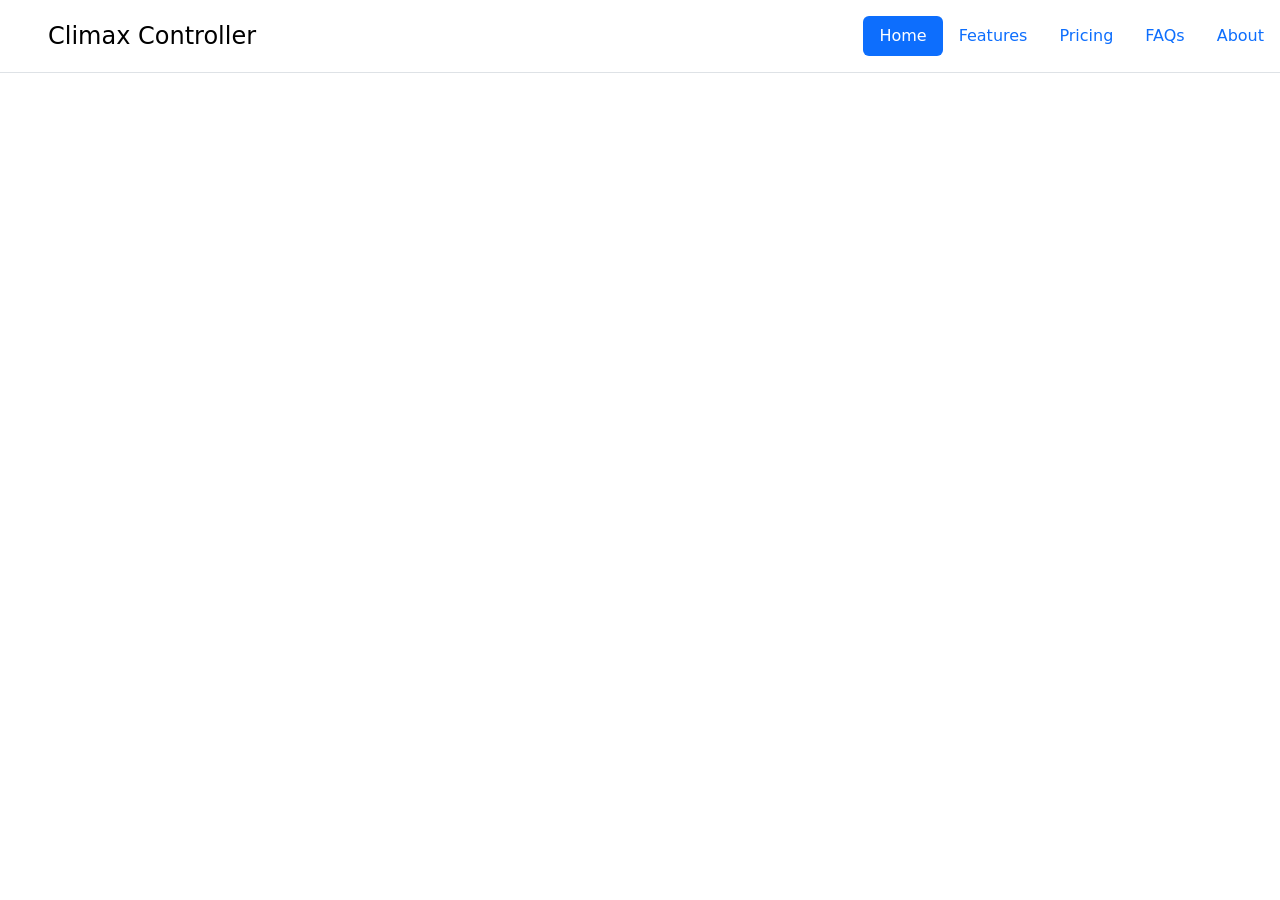
==== index.html @ 326c6b8f "Importar plantilla bootstrap, creació del arxius HTML, CSS i JS necessaris pel projecte i creació de" ====
<!DOCTYPE html>
<html lang="ca">
    <link href="bootstrap/css/bootstrap.min.css" rel="stylesheet">
    <script src="bootstrap/js/bootstrap.bundle.min.js"></script>
    <header
          class="d-flex flex-wrap justify-content-center py-3 mb-4 border-bottom"
        >
          <a
            href="/"
            class="d-flex align-items-center mb-3 mb-md-0 me-md-auto link-body-emphasis text-decoration-none"
          >
            <svg class="bi me-2" width="40" height="32" aria-hidden="true">
              <use xlink:href="#bootstrap"></use>
            </svg>
            <span class="fs-4">Climax Controller</span>
          </a>
          <ul class="nav nav-pills">
            <li class="nav-item">
              <a href="#" class="nav-link active" aria-current="page">Home</a>
            </li>
            <li class="nav-item"><a href="#" class="nav-link">Features</a></li>
            <li class="nav-item"><a href="#" class="nav-link">Pricing</a></li>
            <li class="nav-item"><a href="#" class="nav-link">FAQs</a></li>
            <li class="nav-item"><a href="#" class="nav-link">About</a></li>
          </ul>
        </header>
</html>
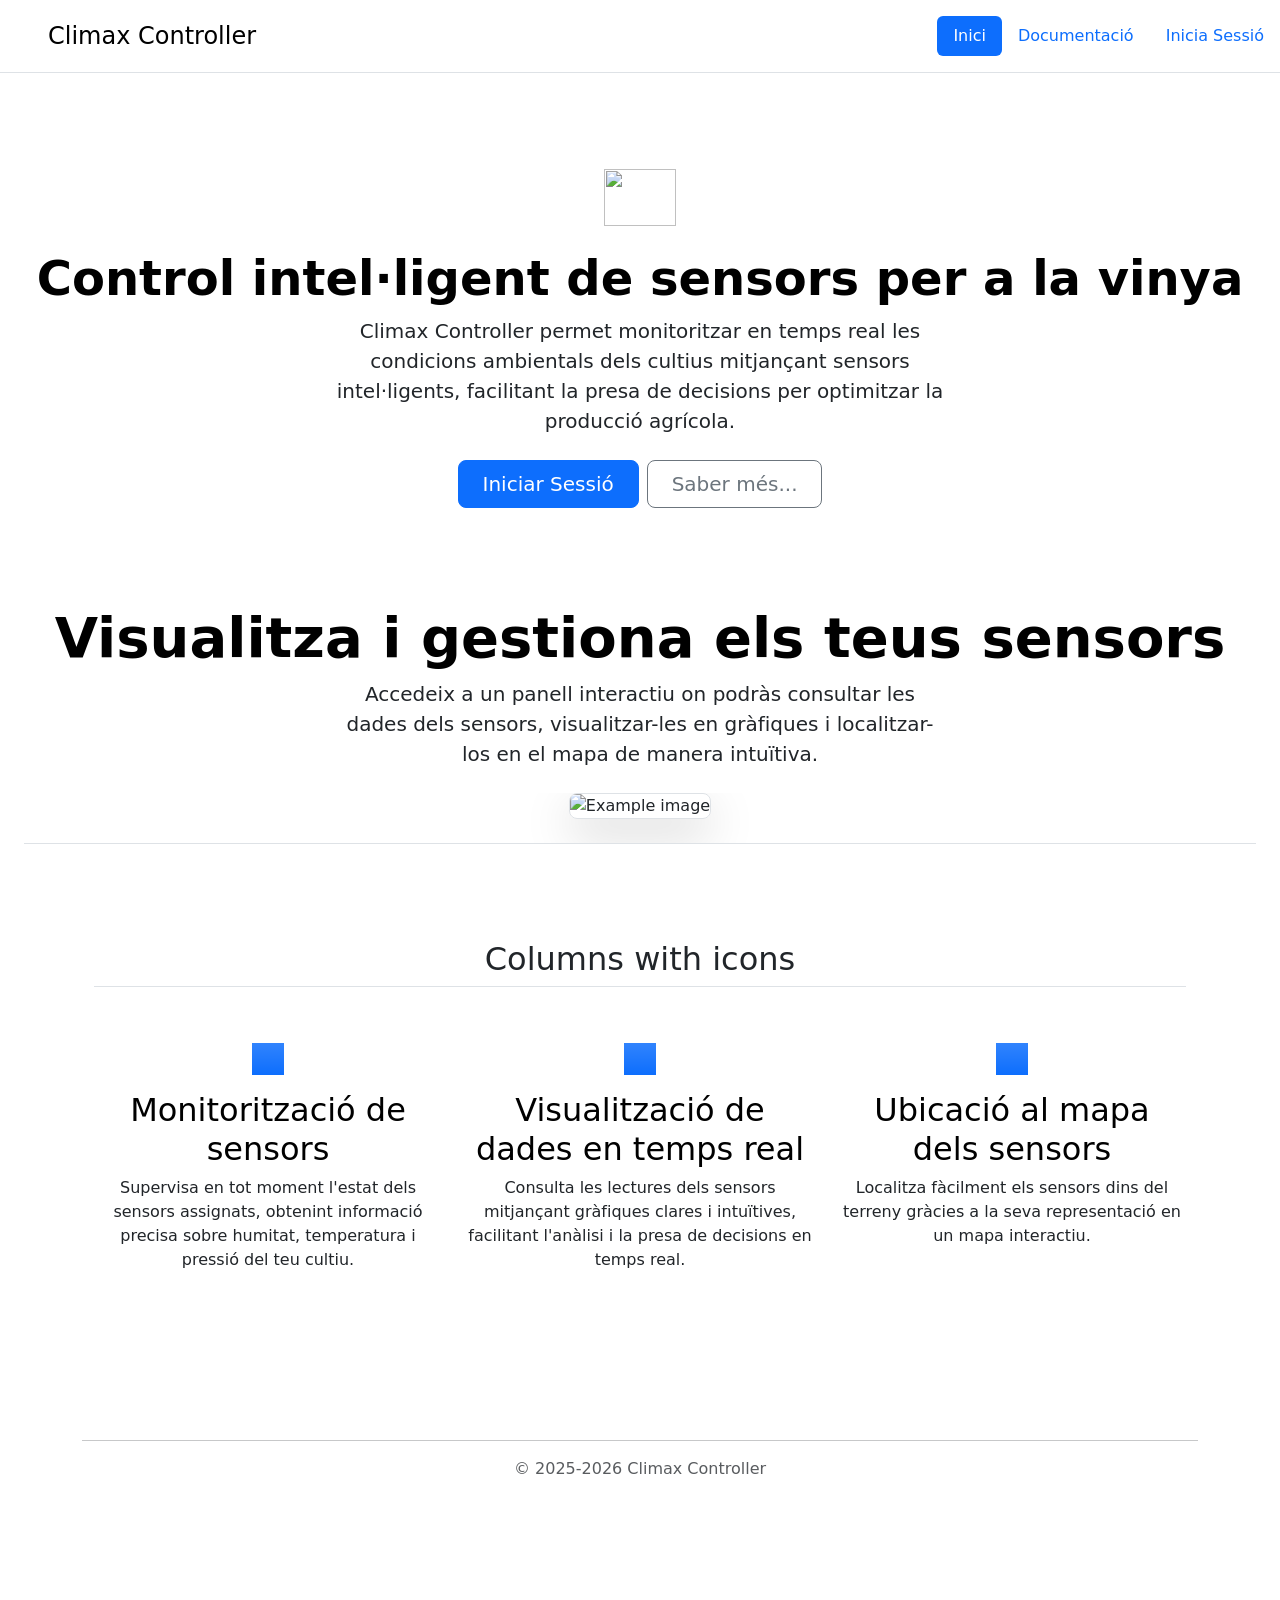
==== commit bcf69fbb: "Index, login fets; dashboard en progrés" ====
--- a/index.html
+++ b/index.html
@@ -1,27 +1,110 @@
 <!DOCTYPE html>
 <html lang="ca">
+
+<head>
+    <meta charset="UTF-8">
+    <meta name="viewport" content="width=device-width, initial-scale=1.0">
     <link href="bootstrap/css/bootstrap.min.css" rel="stylesheet">
     <script src="bootstrap/js/bootstrap.bundle.min.js"></script>
-    <header
-          class="d-flex flex-wrap justify-content-center py-3 mb-4 border-bottom"
-        >
-          <a
-            href="/"
-            class="d-flex align-items-center mb-3 mb-md-0 me-md-auto link-body-emphasis text-decoration-none"
-          >
+</head>
+
+<body>
+    <header class="d-flex flex-wrap justify-content-center py-3 mb-4 border-bottom">
+        <a href="/" class="d-flex align-items-center mb-3 mb-md-0 me-md-auto link-body-emphasis text-decoration-none">
             <svg class="bi me-2" width="40" height="32" aria-hidden="true">
-              <use xlink:href="#bootstrap"></use>
+                <use xlink:href="#bootstrap"></use>
             </svg>
             <span class="fs-4">Climax Controller</span>
-          </a>
-          <ul class="nav nav-pills">
-            <li class="nav-item">
-              <a href="#" class="nav-link active" aria-current="page">Home</a>
-            </li>
-            <li class="nav-item"><a href="#" class="nav-link">Features</a></li>
-            <li class="nav-item"><a href="#" class="nav-link">Pricing</a></li>
-            <li class="nav-item"><a href="#" class="nav-link">FAQs</a></li>
-            <li class="nav-item"><a href="#" class="nav-link">About</a></li>
-          </ul>
-        </header>
+        </a>
+        <ul class="nav nav-pills">
+            <li class="nav-item"><a href="index.html" class="nav-link active" aria-current="page">Inici</a></li>
+            <li class="nav-item"><a href="documentation.html" class="nav-link">Documentació</a></li>
+            <li class="nav-item d-none" id="dashboard-link"><a href="dashboard.html" class="nav-link">Dashboard</a></li>
+            <li class="nav-item"><a href="login.html" class="nav-link">Inicia Sessió</a></li>
+        </ul>
+    </header>
+    <div class="px-4 py-5 my-5 text-center">
+        <img class="d-block mx-auto mb-4" src="../assets/brand/bootstrap-logo.svg" alt="" width="72" height="57">
+        <h1 class="display-5 fw-bold text-body-emphasis">Control intel·ligent de sensors per a la vinya</h1>
+        <div class="col-lg-6 mx-auto">
+            <p class="lead mb-4">
+                Climax Controller permet monitoritzar en temps real les condicions ambientals
+                dels cultius mitjançant sensors intel·ligents, facilitant la presa de decisions
+                per optimitzar la producció agrícola.
+            </p>
+            <div class="d-grid gap-2 d-sm-flex justify-content-sm-center">
+                <a href="login.html" class="btn btn-primary btn-lg px-4 gap-3">Iniciar Sessió</a>
+                <a href="documentation.html" class="btn btn-outline-secondary btn-lg px-4">Saber més...</a>
+            </div>
+        </div>
+        <div class="px-4 pt-5 my-5 text-center border-bottom">
+            <h1 class="display-4 fw-bold text-body-emphasis">
+                Visualitza i gestiona els teus sensors
+            </h1>
+            <div class="col-lg-6 mx-auto">
+                <p class="lead mb-4">
+                    Accedeix a un panell interactiu on podràs consultar les dades dels sensors,
+                    visualitzar-les en gràfiques i localitzar-los en el mapa de manera intuïtiva.
+                </p>
+            </div>
+            <div class="overflow-hidden" style="max-height: 30vh">
+                <div class="container px-5">
+                    <img src="bootstrap-docs.png" class="img-fluid border rounded-3 shadow-lg mb-4" alt="Example image"
+                        width="700" height="500" loading="lazy">
+                </div>
+            </div>
+        </div>
+        <div class="container px-4 py-5" id="featured-3">
+            <h2 class="pb-2 border-bottom">Columns with icons</h2>
+            <div class="row g-4 py-5 row-cols-1 row-cols-lg-3">
+                <div class="feature col">
+                    <div
+                        class="feature-icon d-inline-flex align-items-center justify-content-center text-bg-primary bg-gradient fs-2 mb-3">
+                        <svg class="bi" width="1em" height="1em" aria-hidden="true">
+                            <use xlink:href="#collection"></use>
+                        </svg>
+                    </div>
+                    <h3 class="fs-2 text-body-emphasis">Monitorització de sensors</h3>
+                    <p>
+                        Supervisa en tot moment l'estat dels sensors assignats, obtenint informació
+                        precisa sobre humitat, temperatura i pressió del teu cultiu.
+                    </p>
+                </div>
+                <div class="feature col">
+                    <div
+                        class="feature-icon d-inline-flex align-items-center justify-content-center text-bg-primary bg-gradient fs-2 mb-3">
+                        <svg class="bi" width="1em" height="1em" aria-hidden="true">
+                            <use xlink:href="#people-circle"></use>
+                        </svg>
+                    </div>
+                    <h3 class="fs-2 text-body-emphasis">Visualització de dades en temps real</h3>
+                    <p>
+                        Consulta les lectures dels sensors mitjançant gràfiques clares i intuïtives,
+                        facilitant l'anàlisi i la presa de decisions en temps real.
+                    </p>
+                </div>
+                <div class="feature col">
+                    <div
+                        class="feature-icon d-inline-flex align-items-center justify-content-center text-bg-primary bg-gradient fs-2 mb-3">
+                        <svg class="bi" width="1em" height="1em" aria-hidden="true">
+                            <use xlink:href="#toggles2"></use>
+                        </svg>
+                    </div>
+                    <h3 class="fs-2 text-body-emphasis">Ubicació al mapa dels sensors</h3>
+                    <p>
+                        Localitza fàcilment els sensors dins del terreny gràcies a la seva representació
+                        en un mapa interactiu.
+                    </p>
+                </div>
+            </div>
+        </div>
+        <div class="container">
+            <footer class="py-3 my-4">
+                <hr>
+                </hr>
+                <p class="text-center text-body-secondary">© 2025-2026 Climax Controller</p>
+            </footer>
+        </div>
+</body>
+
 </html>
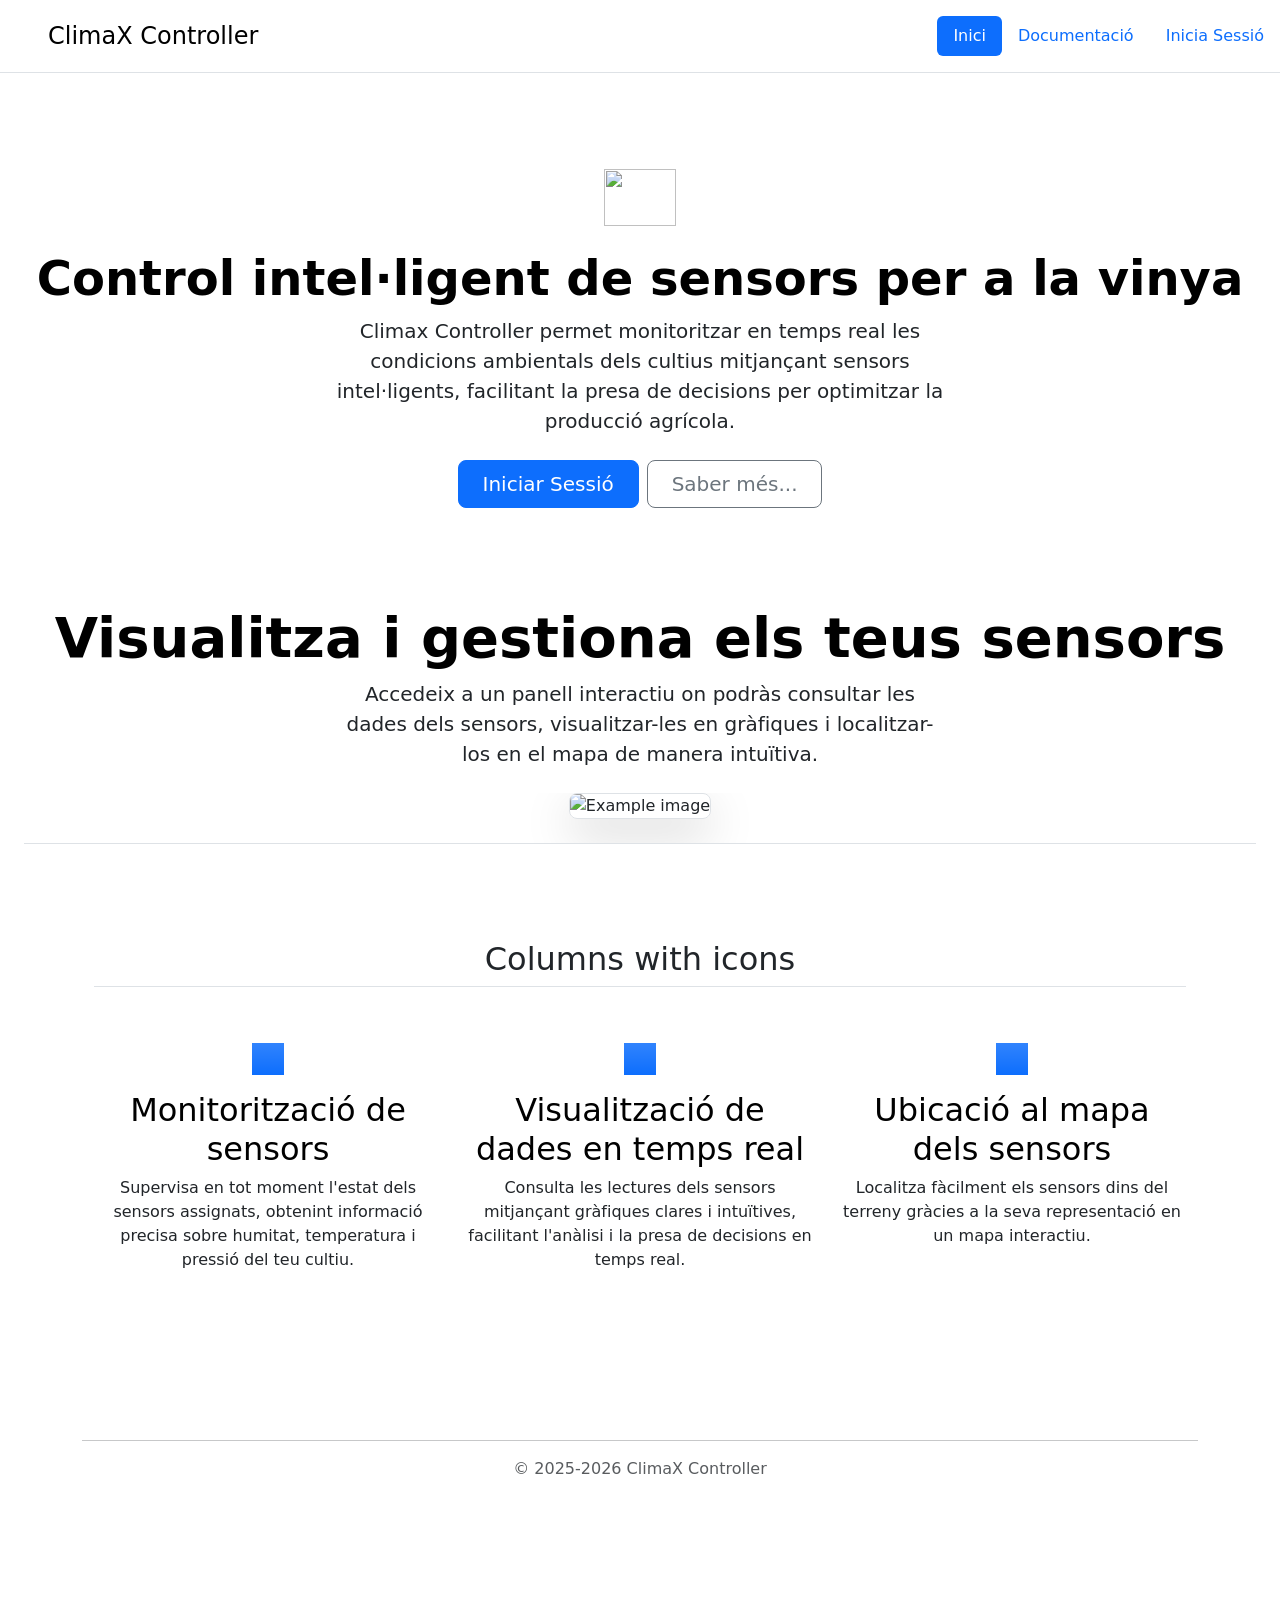
==== commit bbe76d62: "Correcció nom empresa i Template base del arxiu de documentació" ====
--- a/index.html
+++ b/index.html
@@ -14,7 +14,7 @@
             <svg class="bi me-2" width="40" height="32" aria-hidden="true">
                 <use xlink:href="#bootstrap"></use>
             </svg>
-            <span class="fs-4">Climax Controller</span>
+            <span class="fs-4">ClimaX Controller</span>
         </a>
         <ul class="nav nav-pills">
             <li class="nav-item"><a href="index.html" class="nav-link active" aria-current="page">Inici</a></li>
@@ -102,7 +102,7 @@
             <footer class="py-3 my-4">
                 <hr>
                 </hr>
-                <p class="text-center text-body-secondary">© 2025-2026 Climax Controller</p>
+                <p class="text-center text-body-secondary">© 2025-2026 ClimaX Controller</p>
             </footer>
         </div>
 </body>
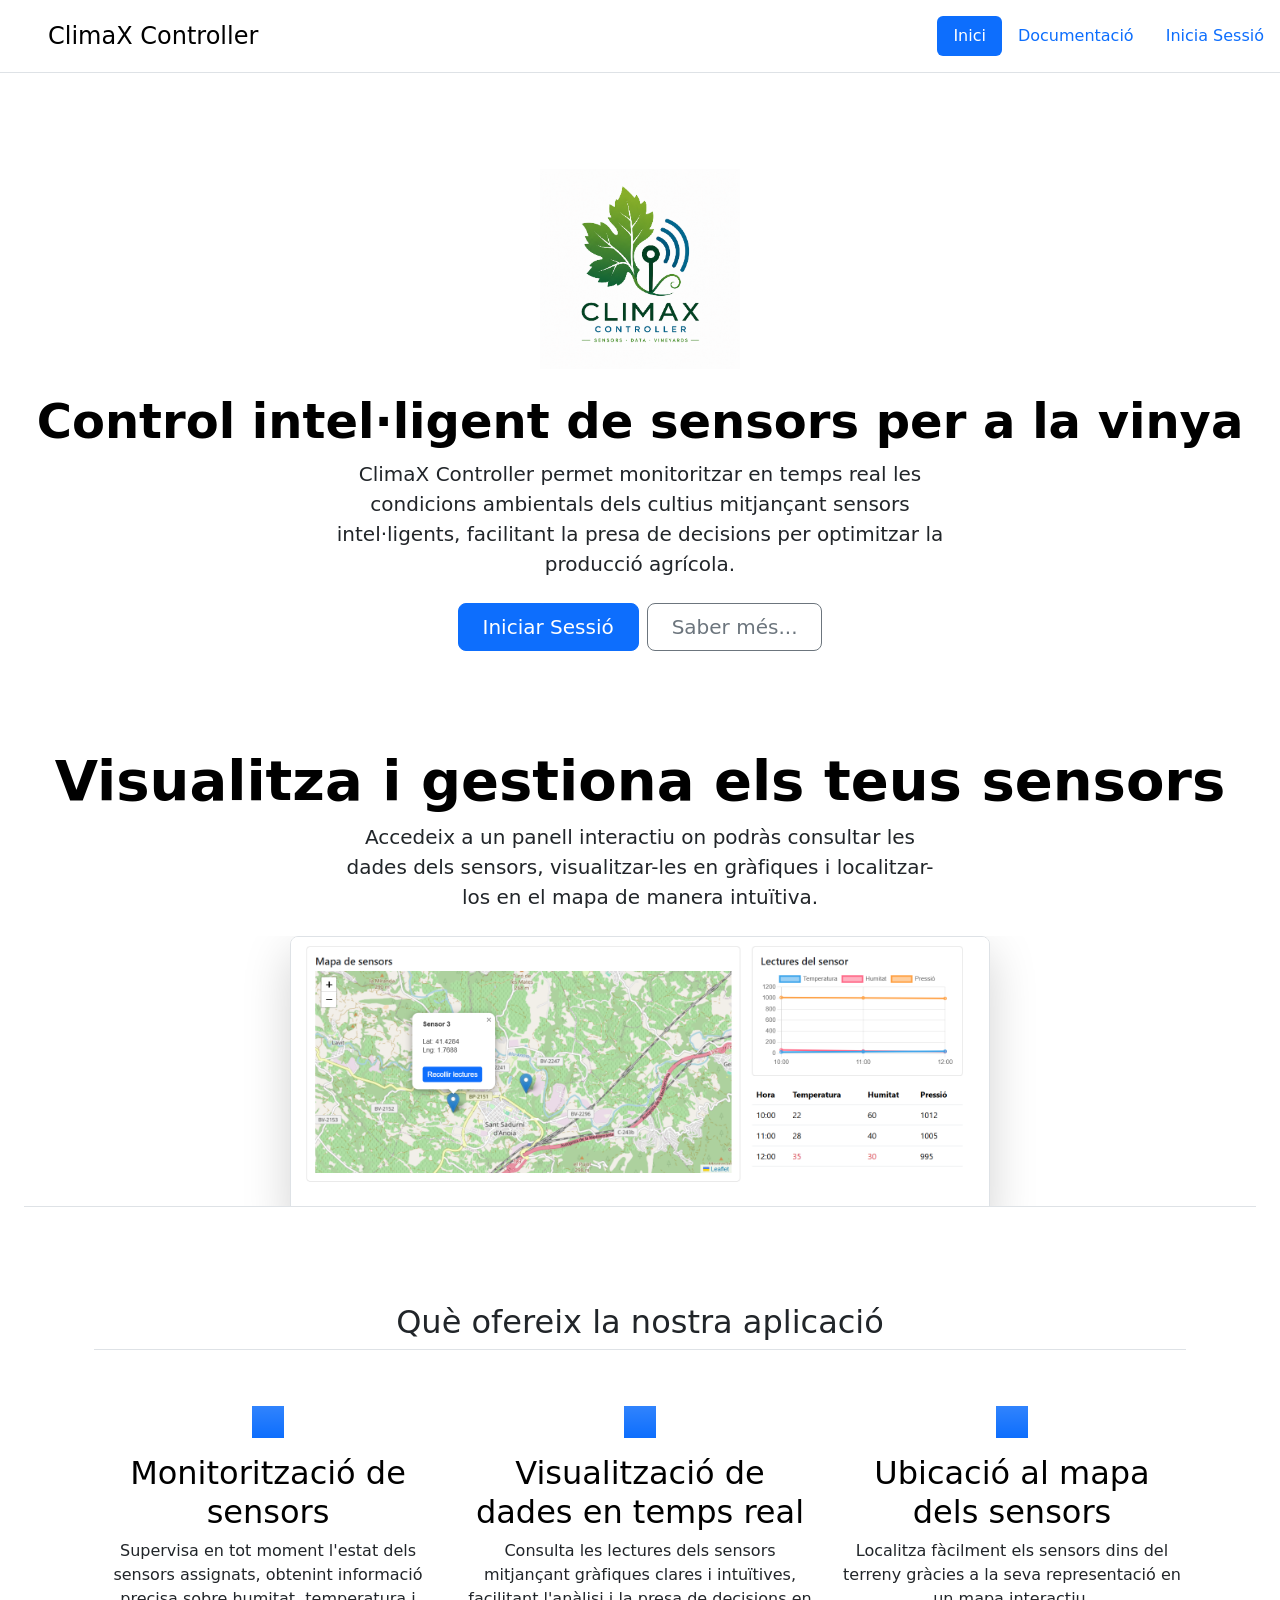
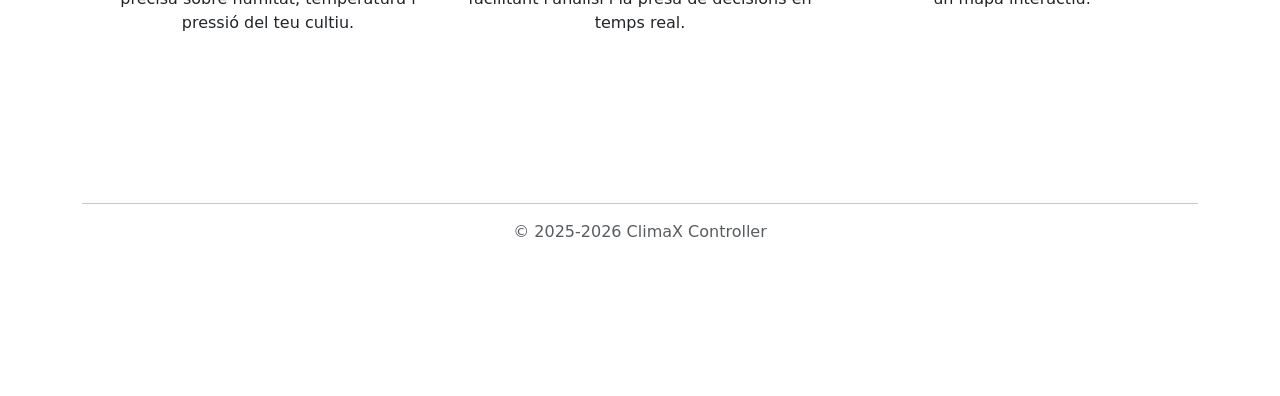
==== commit a2b5e7fa: "Canvis: 1- Millora estètica de la pàgina index.html 2- Funció d'Actualitzar i Eliminar sensors al po" ====
--- a/index.html
+++ b/index.html
@@ -24,11 +24,11 @@
         </ul>
     </header>
     <div class="px-4 py-5 my-5 text-center">
-        <img class="d-block mx-auto mb-4" src="../assets/brand/bootstrap-logo.svg" alt="" width="72" height="57">
+        <img class="d-block mx-auto mb-4" src="../assets/brand/logo.png" alt="" width="200" height="200">
         <h1 class="display-5 fw-bold text-body-emphasis">Control intel·ligent de sensors per a la vinya</h1>
         <div class="col-lg-6 mx-auto">
             <p class="lead mb-4">
-                Climax Controller permet monitoritzar en temps real les condicions ambientals
+                ClimaX Controller permet monitoritzar en temps real les condicions ambientals
                 dels cultius mitjançant sensors intel·ligents, facilitant la presa de decisions
                 per optimitzar la producció agrícola.
             </p>
@@ -49,13 +49,13 @@
             </div>
             <div class="overflow-hidden" style="max-height: 30vh">
                 <div class="container px-5">
-                    <img src="bootstrap-docs.png" class="img-fluid border rounded-3 shadow-lg mb-4" alt="Example image"
+                    <img src="../bootstrap/img/demo_dashboard.png" class="img-fluid border rounded-3 shadow-lg mb-4" alt="Example image"
                         width="700" height="500" loading="lazy">
                 </div>
             </div>
         </div>
         <div class="container px-4 py-5" id="featured-3">
-            <h2 class="pb-2 border-bottom">Columns with icons</h2>
+            <h2 class="pb-2 border-bottom">Què ofereix la nostra aplicació</h2>
             <div class="row g-4 py-5 row-cols-1 row-cols-lg-3">
                 <div class="feature col">
                     <div
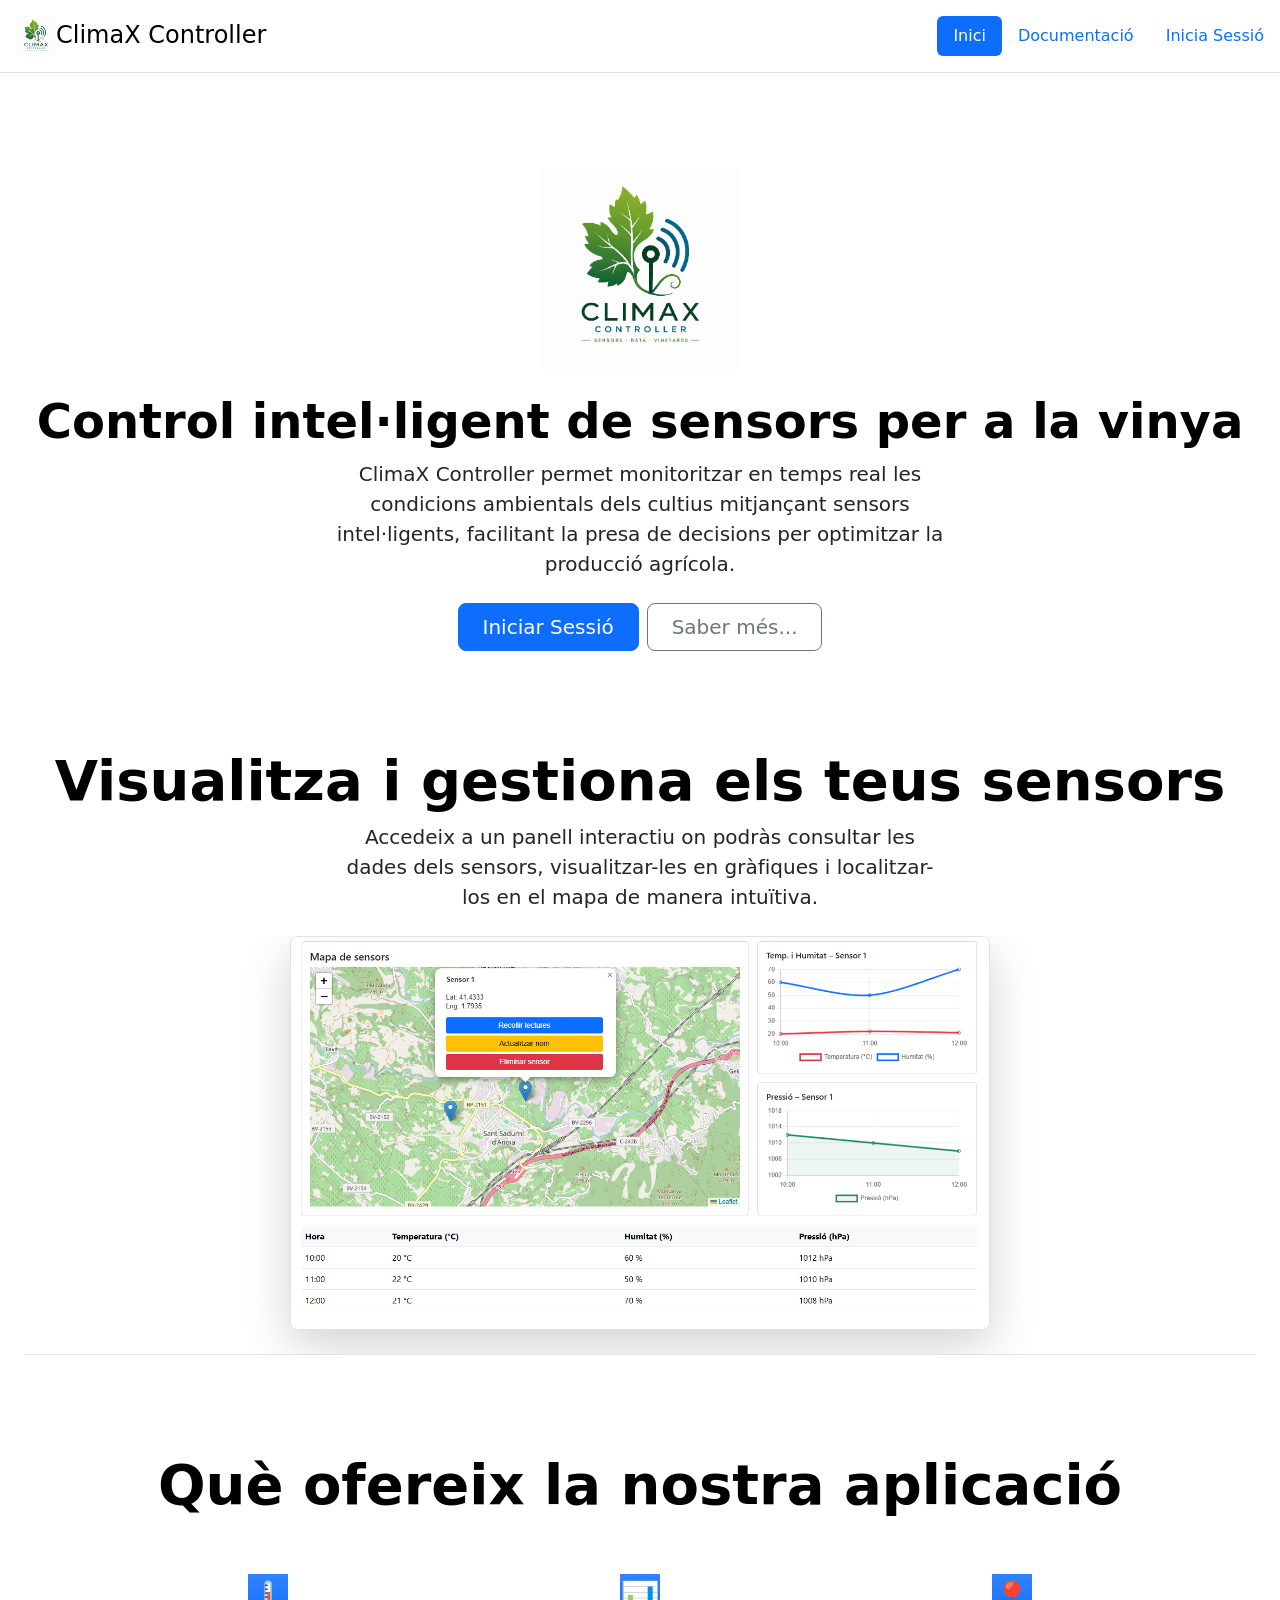
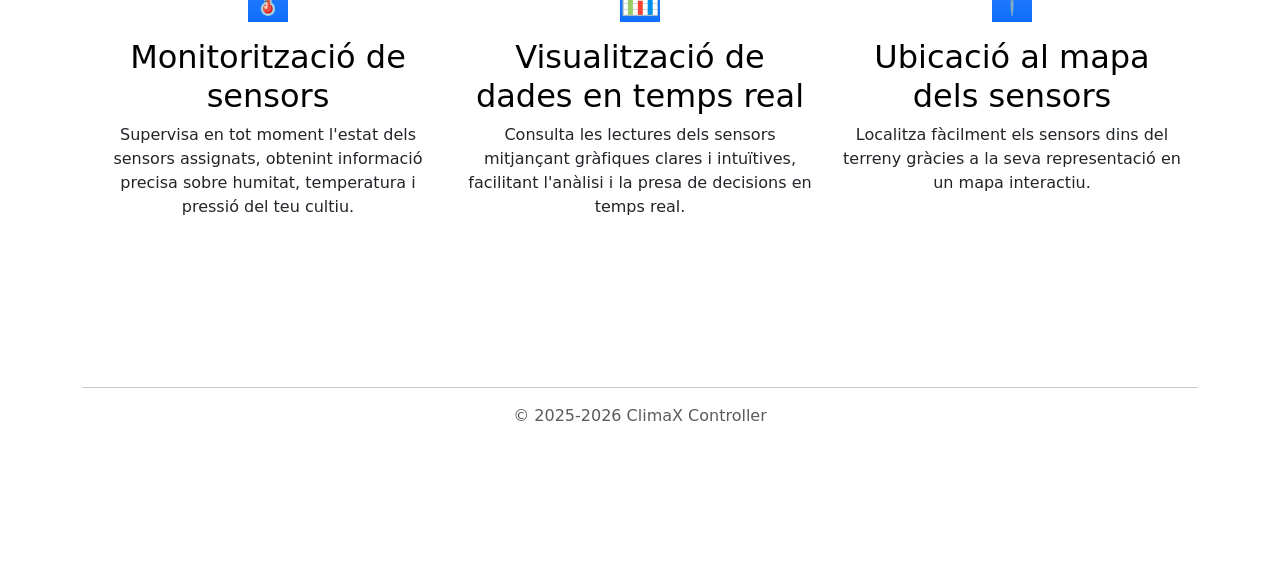
==== commit 0729c7d8: "Millores realitzades: 1- Aplicar icones a index.html 2- Sistema de tancar sessió aplicat i botó d'in" ====
--- a/index.html
+++ b/index.html
@@ -10,19 +10,25 @@
 
 <body>
     <header class="d-flex flex-wrap justify-content-center py-3 mb-4 border-bottom">
-        <a href="/" class="d-flex align-items-center mb-3 mb-md-0 me-md-auto link-body-emphasis text-decoration-none">
-            <svg class="bi me-2" width="40" height="32" aria-hidden="true">
-                <use xlink:href="#bootstrap"></use>
-            </svg>
-            <span class="fs-4">ClimaX Controller</span>
+        <a href="index.html"
+            class="d-flex align-items-center mb-3 mb-md-0 me-md-auto link-body-emphasis text-decoration-none">
+            <span class="fs-4"><img class="ms-3" src="../assets/brand/logo.png" alt="Logo" width="40" height="40" class="me-2">ClimaX Controller</span>
         </a>
         <ul class="nav nav-pills">
-            <li class="nav-item"><a href="index.html" class="nav-link active" aria-current="page">Inici</a></li>
+            <li class="nav-item"><a href="index.html" class="nav-link active">Inici</a></li>
             <li class="nav-item"><a href="documentation.html" class="nav-link">Documentació</a></li>
-            <li class="nav-item d-none" id="dashboard-link"><a href="dashboard.html" class="nav-link">Dashboard</a></li>
-            <li class="nav-item"><a href="login.html" class="nav-link">Inicia Sessió</a></li>
+            <li class="nav-item d-none" id="dashboard-link">
+                <a href="dashboard.html" class="nav-link">Dashboard</a>
+            </li>
+            <li class="nav-item d-none" id="manage-users-link">
+                <a href="manageusers.html" class="nav-link">Gestió d'usuaris</a>
+            </li>
+            <li class="nav-item" id="nav-login-item">
+                <a href="login.html" class="nav-link">Inicia Sessió</a>
+            </li>
         </ul>
     </header>
+
     <div class="px-4 py-5 my-5 text-center">
         <img class="d-block mx-auto mb-4" src="../assets/brand/logo.png" alt="" width="200" height="200">
         <h1 class="display-5 fw-bold text-body-emphasis">Control intel·ligent de sensors per a la vinya</h1>
@@ -33,36 +39,34 @@
                 per optimitzar la producció agrícola.
             </p>
             <div class="d-grid gap-2 d-sm-flex justify-content-sm-center">
-                <a href="login.html" class="btn btn-primary btn-lg px-4 gap-3">Iniciar Sessió</a>
+                <a href="login.html" class="btn btn-primary btn-lg px-4 gap-3" id="cta-main-btn">Iniciar Sessió</a>
                 <a href="documentation.html" class="btn btn-outline-secondary btn-lg px-4">Saber més...</a>
             </div>
         </div>
+
         <div class="px-4 pt-5 my-5 text-center border-bottom">
-            <h1 class="display-4 fw-bold text-body-emphasis">
-                Visualitza i gestiona els teus sensors
-            </h1>
+            <h1 class="display-4 fw-bold text-body-emphasis">Visualitza i gestiona els teus sensors</h1>
             <div class="col-lg-6 mx-auto">
                 <p class="lead mb-4">
                     Accedeix a un panell interactiu on podràs consultar les dades dels sensors,
                     visualitzar-les en gràfiques i localitzar-los en el mapa de manera intuïtiva.
                 </p>
             </div>
-            <div class="overflow-hidden" style="max-height: 30vh">
+            <div class="overflow-hidden" style="max-height: 50vh">
                 <div class="container px-5">
-                    <img src="../bootstrap/img/demo_dashboard.png" class="img-fluid border rounded-3 shadow-lg mb-4" alt="Example image"
-                        width="700" height="500" loading="lazy">
+                    <img src="../bootstrap/img/demo_dashboard.png" class="img-fluid border rounded-3 shadow-lg mb-4"
+                        alt="Demo dashboard" width="700" height="500" loading="lazy">
                 </div>
             </div>
         </div>
+
         <div class="container px-4 py-5" id="featured-3">
-            <h2 class="pb-2 border-bottom">Què ofereix la nostra aplicació</h2>
+            <h1 class="display-4 fw-bold text-body-emphasis">Què ofereix la nostra aplicació</h1>
             <div class="row g-4 py-5 row-cols-1 row-cols-lg-3">
                 <div class="feature col">
                     <div
-                        class="feature-icon d-inline-flex align-items-center justify-content-center text-bg-primary bg-gradient fs-2 mb-3">
-                        <svg class="bi" width="1em" height="1em" aria-hidden="true">
-                            <use xlink:href="#collection"></use>
-                        </svg>
+                        class="feature-emoji d-inline-flex align-items-center justify-content-center text-bg-primary bg-gradient fs-2 mb-3">
+                        <span class="bi" width="1em" height="1em" aria-hidden="true">🌡️</span>
                     </div>
                     <h3 class="fs-2 text-body-emphasis">Monitorització de sensors</h3>
                     <p>
@@ -72,10 +76,8 @@
                 </div>
                 <div class="feature col">
                     <div
-                        class="feature-icon d-inline-flex align-items-center justify-content-center text-bg-primary bg-gradient fs-2 mb-3">
-                        <svg class="bi" width="1em" height="1em" aria-hidden="true">
-                            <use xlink:href="#people-circle"></use>
-                        </svg>
+                        class="feature-emoji d-inline-flex align-items-center justify-content-center text-bg-primary bg-gradient fs-2 mb-3">
+                        <span class="bi" width="1em" height="1em" aria-hidden="true">📊</span>
                     </div>
                     <h3 class="fs-2 text-body-emphasis">Visualització de dades en temps real</h3>
                     <p>
@@ -85,10 +87,8 @@
                 </div>
                 <div class="feature col">
                     <div
-                        class="feature-icon d-inline-flex align-items-center justify-content-center text-bg-primary bg-gradient fs-2 mb-3">
-                        <svg class="bi" width="1em" height="1em" aria-hidden="true">
-                            <use xlink:href="#toggles2"></use>
-                        </svg>
+                        class="feature-emoji d-inline-flex align-items-center justify-content-center text-bg-primary bg-gradient fs-2 mb-3">
+                        <span class="bi" width="1em" height="1em" aria-hidden="true">📍</span>
                     </div>
                     <h3 class="fs-2 text-body-emphasis">Ubicació al mapa dels sensors</h3>
                     <p>
@@ -98,13 +98,15 @@
                 </div>
             </div>
         </div>
-        <div class="container">
-            <footer class="py-3 my-4">
-                <hr>
-                </hr>
-                <p class="text-center text-body-secondary">© 2025-2026 ClimaX Controller</p>
-            </footer>
-        </div>
+
+    <div class="container">
+        <footer class="py-3 my-4">
+            <hr>
+            <p class="text-center text-body-secondary">© 2025-2026 ClimaX Controller</p>
+        </footer>
+    </div>
+
+    <script src="js/session.js"></script>
 </body>
 
 </html>
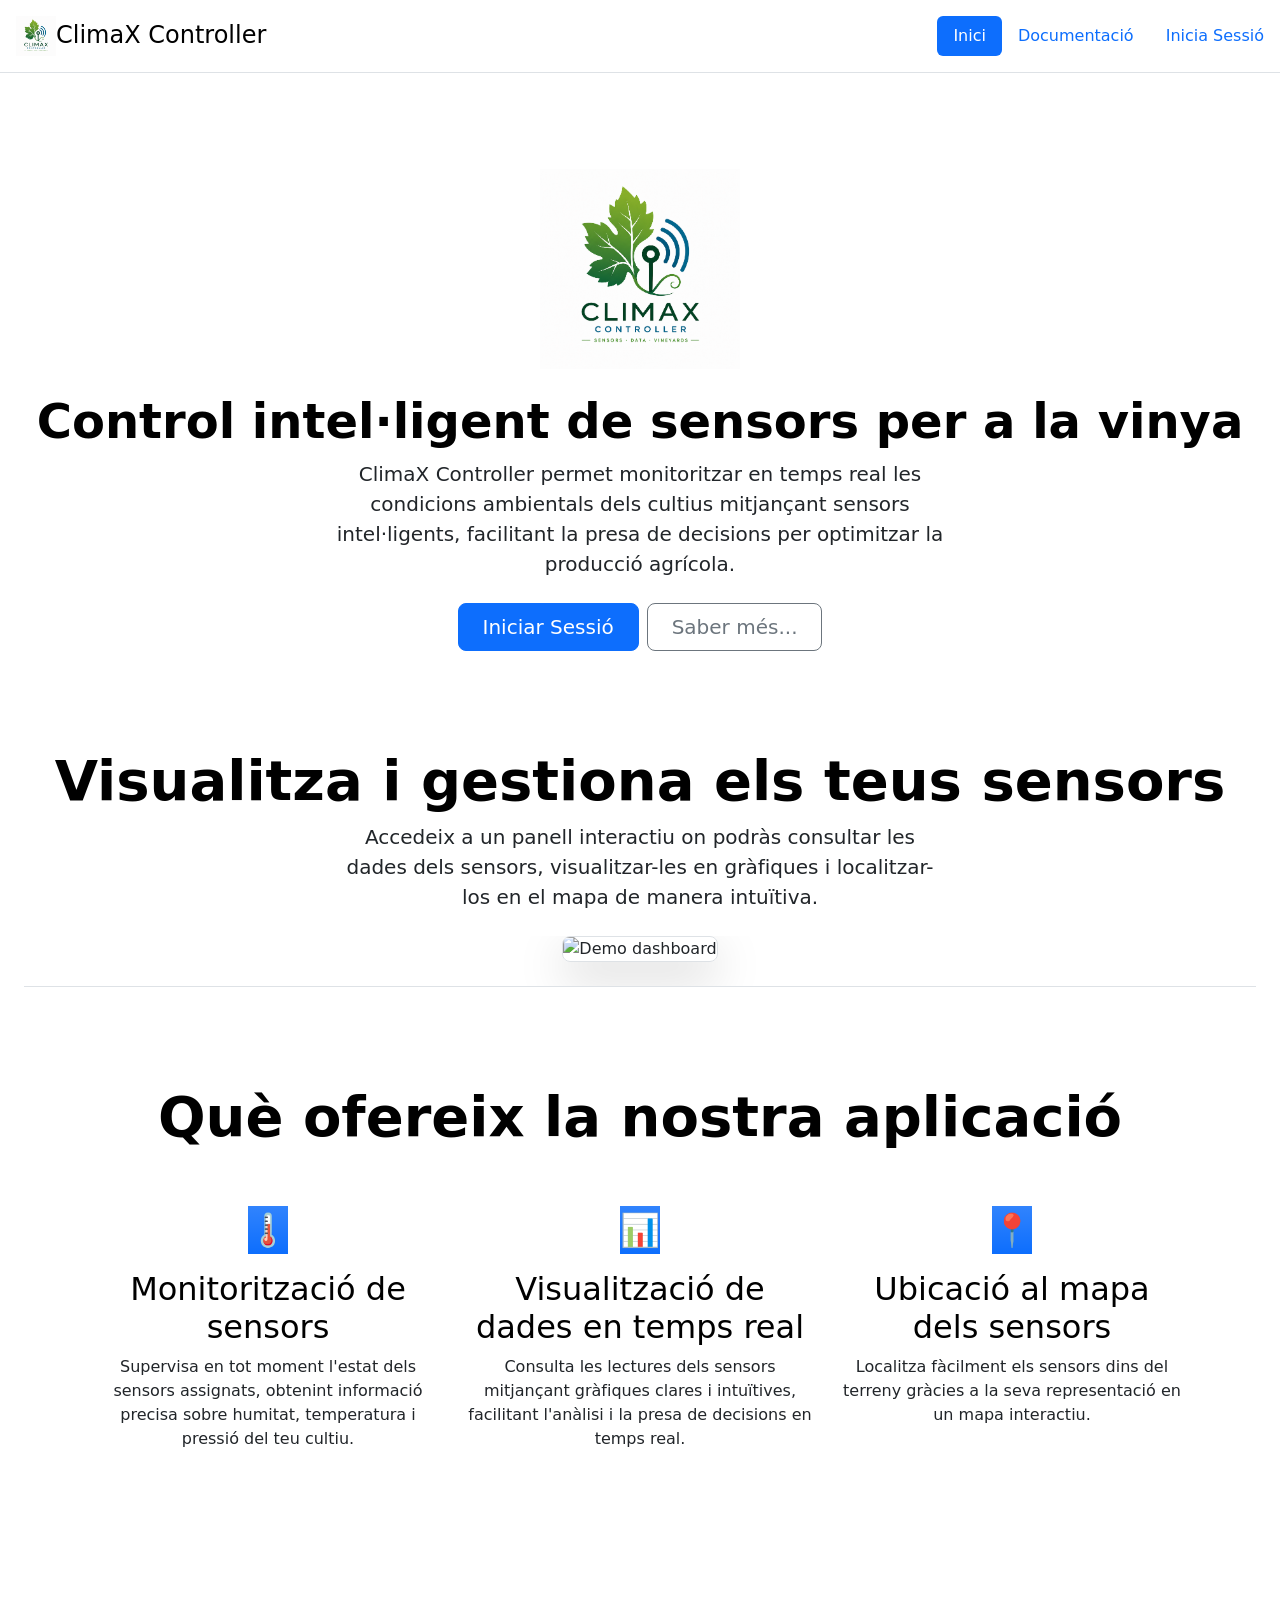
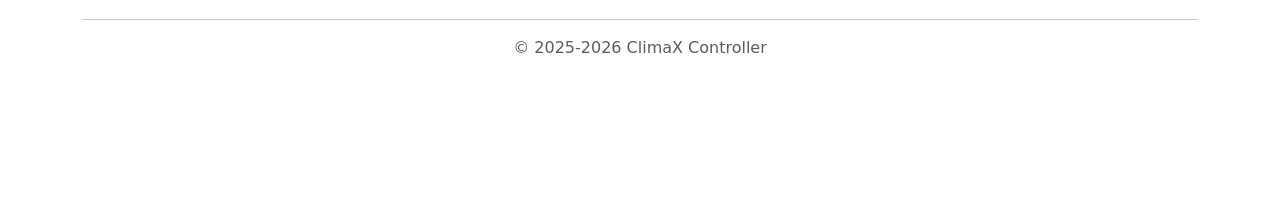
==== commit ce839fde: "Eliminació de les carpetes plantilla pel disseny de la pàgina" ====
--- a/index.html
+++ b/index.html
@@ -54,7 +54,7 @@
             </div>
             <div class="overflow-hidden" style="max-height: 50vh">
                 <div class="container px-5">
-                    <img src="../bootstrap/img/demo_dashboard.png" class="img-fluid border rounded-3 shadow-lg mb-4"
+                    <img src="../img/demo_dashboard.png" class="img-fluid border rounded-3 shadow-lg mb-4"
                         alt="Demo dashboard" width="700" height="500" loading="lazy">
                 </div>
             </div>
